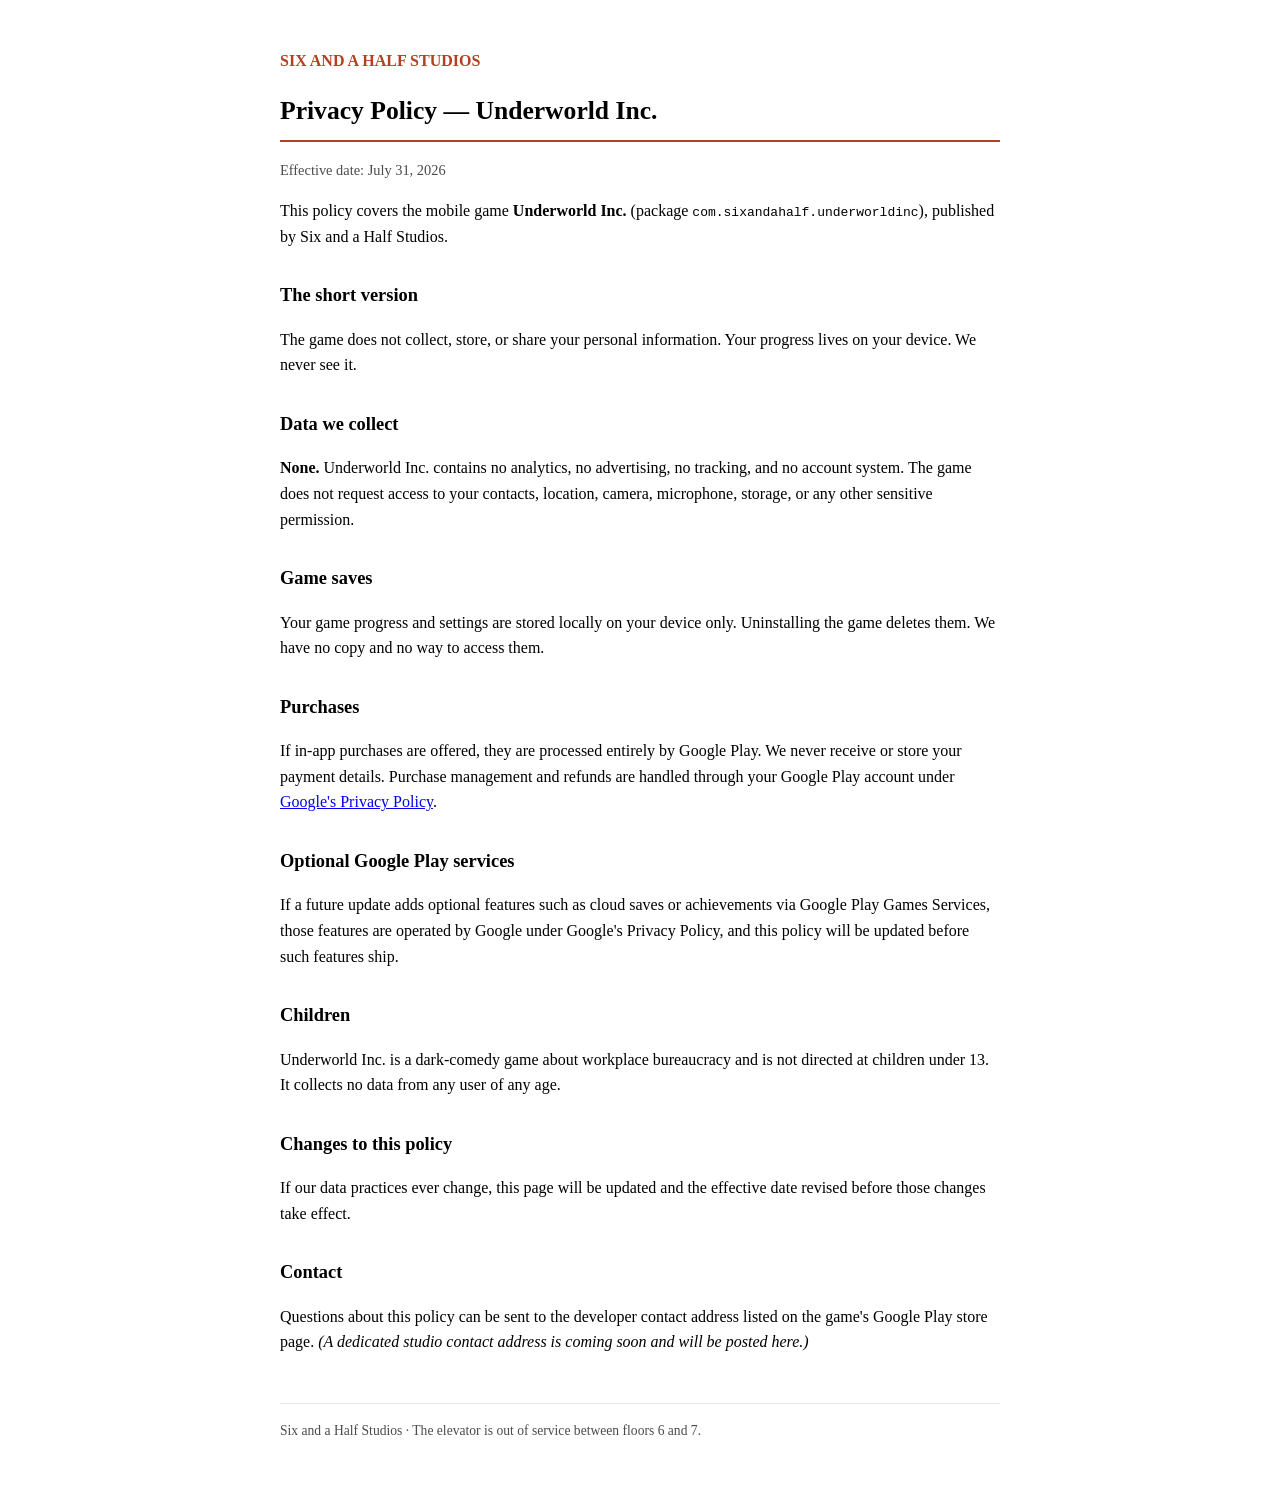
==== index.html @ dd6d1a8e "Legal pages for Six and a Half Studios" ====
<!DOCTYPE html>
<html lang="en">
<head>
<meta charset="utf-8">
<meta name="viewport" content="width=device-width, initial-scale=1">
<title>Privacy Policy — Underworld Inc. | Six and a Half Studios</title>
<style>
  :root { color-scheme: light dark; }
  body { font-family: Georgia, 'Times New Roman', serif; max-width: 720px; margin: 0 auto;
         padding: 2rem 1.25rem 4rem; line-height: 1.6; }
  h1 { font-size: 1.6rem; border-bottom: 2px solid #b3401f; padding-bottom: .5rem; }
  h2 { font-size: 1.15rem; margin-top: 2rem; }
  .studio { color: #b3401f; font-weight: bold; }
  .updated { opacity: .7; font-size: .9rem; }
  footer { margin-top: 3rem; opacity: .7; font-size: .85rem; border-top: 1px solid #8884; padding-top: 1rem; }
</style>
</head>
<body>
<p class="studio">SIX AND A HALF STUDIOS</p>
<h1>Privacy Policy — Underworld Inc.</h1>
<p class="updated">Effective date: July 31, 2026</p>

<p>This policy covers the mobile game <strong>Underworld Inc.</strong> (package
<code>com.sixandahalf.underworldinc</code>), published by Six and a Half Studios.</p>

<h2>The short version</h2>
<p>The game does not collect, store, or share your personal information. Your
progress lives on your device. We never see it.</p>

<h2>Data we collect</h2>
<p><strong>None.</strong> Underworld Inc. contains no analytics, no advertising,
no tracking, and no account system. The game does not request access to your
contacts, location, camera, microphone, storage, or any other sensitive
permission.</p>

<h2>Game saves</h2>
<p>Your game progress and settings are stored locally on your device only.
Uninstalling the game deletes them. We have no copy and no way to access them.</p>

<h2>Purchases</h2>
<p>If in-app purchases are offered, they are processed entirely by Google Play.
We never receive or store your payment details. Purchase management and refunds
are handled through your Google Play account under
<a href="https://policies.google.com/privacy">Google's Privacy Policy</a>.</p>

<h2>Optional Google Play services</h2>
<p>If a future update adds optional features such as cloud saves or achievements
via Google Play Games Services, those features are operated by Google under
Google's Privacy Policy, and this policy will be updated before such features
ship.</p>

<h2>Children</h2>
<p>Underworld Inc. is a dark-comedy game about workplace bureaucracy and is not
directed at children under 13. It collects no data from any user of any age.</p>

<h2>Changes to this policy</h2>
<p>If our data practices ever change, this page will be updated and the
effective date revised before those changes take effect.</p>

<h2>Contact</h2>
<p>Questions about this policy can be sent to the developer contact address
listed on the game's Google Play store page. <em>(A dedicated studio contact
address is coming soon and will be posted here.)</em></p>

<footer>
  Six and a Half Studios · The elevator is out of service between floors 6 and 7.
</footer>
</body>
</html>
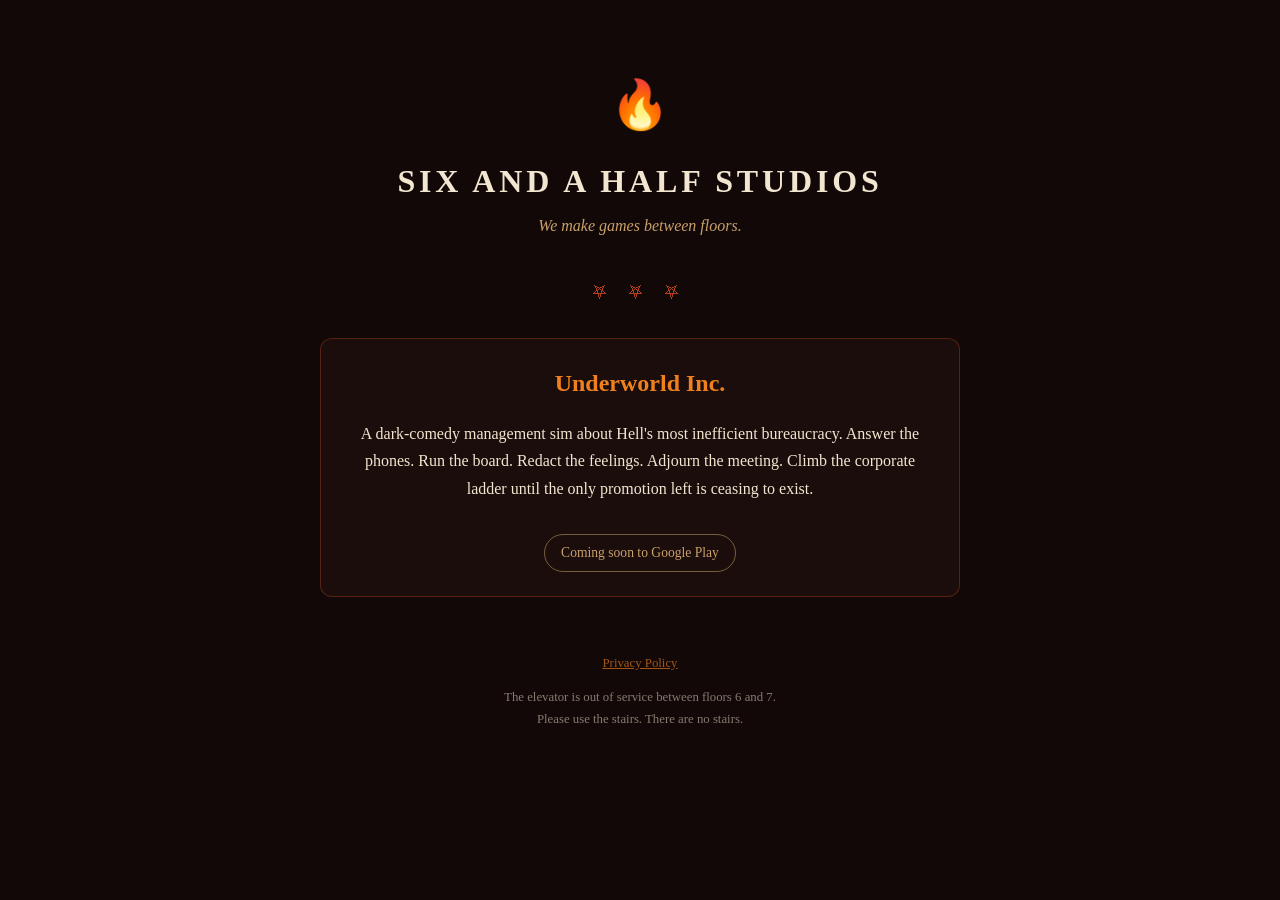
==== commit ebf27c31: "Studio landing page + custom domain; policy moves to /privacy/" ====
--- a/index.html
+++ b/index.html
@@ -3,67 +3,44 @@
 <head>
 <meta charset="utf-8">
 <meta name="viewport" content="width=device-width, initial-scale=1">
-<title>Privacy Policy — Underworld Inc. | Six and a Half Studios</title>
+<title>Six and a Half Studios</title>
+<meta name="description" content="Six and a Half Studios — makers of Underworld Inc., a dark-comedy management sim about Hell's most inefficient bureaucracy.">
 <style>
-  :root { color-scheme: light dark; }
-  body { font-family: Georgia, 'Times New Roman', serif; max-width: 720px; margin: 0 auto;
-         padding: 2rem 1.25rem 4rem; line-height: 1.6; }
-  h1 { font-size: 1.6rem; border-bottom: 2px solid #b3401f; padding-bottom: .5rem; }
-  h2 { font-size: 1.15rem; margin-top: 2rem; }
-  .studio { color: #b3401f; font-weight: bold; }
-  .updated { opacity: .7; font-size: .9rem; }
-  footer { margin-top: 3rem; opacity: .7; font-size: .85rem; border-top: 1px solid #8884; padding-top: 1rem; }
+  :root { color-scheme: dark; }
+  body { font-family: Georgia, 'Times New Roman', serif; background: #120808; color: #f2e6d0;
+         max-width: 640px; margin: 0 auto; padding: 4rem 1.5rem; line-height: 1.7; text-align: center; }
+  .flame { font-size: 3rem; }
+  h1 { font-size: 2rem; letter-spacing: .12em; margin: .5rem 0 0; }
+  .tag { color: #c9a06a; font-style: italic; margin-top: .25rem; }
+  .divider { color: #b3401f; margin: 2.5rem 0 2rem; letter-spacing: .5em; }
+  .game { border: 1px solid #b3401f66; border-radius: 12px; padding: 1.5rem; background: #1a0d0b; }
+  .game h2 { margin: 0 0 .5rem; color: #f0801e; }
+  .soon { display: inline-block; margin-top: 1rem; padding: .4rem 1rem; border: 1px solid #c9a06a88;
+          border-radius: 999px; font-size: .85rem; color: #c9a06a; }
+  a { color: #f0801e; }
+  footer { margin-top: 3.5rem; font-size: .8rem; opacity: .65; }
+  footer .egg { opacity: .8; }
 </style>
 </head>
 <body>
-<p class="studio">SIX AND A HALF STUDIOS</p>
-<h1>Privacy Policy — Underworld Inc.</h1>
-<p class="updated">Effective date: July 31, 2026</p>
+<div class="flame">🔥</div>
+<h1>SIX AND A HALF STUDIOS</h1>
+<p class="tag">We make games between floors.</p>
 
-<p>This policy covers the mobile game <strong>Underworld Inc.</strong> (package
-<code>com.sixandahalf.underworldinc</code>), published by Six and a Half Studios.</p>
+<p class="divider">⛧ ⛧ ⛧</p>
 
-<h2>The short version</h2>
-<p>The game does not collect, store, or share your personal information. Your
-progress lives on your device. We never see it.</p>
-
-<h2>Data we collect</h2>
-<p><strong>None.</strong> Underworld Inc. contains no analytics, no advertising,
-no tracking, and no account system. The game does not request access to your
-contacts, location, camera, microphone, storage, or any other sensitive
-permission.</p>
-
-<h2>Game saves</h2>
-<p>Your game progress and settings are stored locally on your device only.
-Uninstalling the game deletes them. We have no copy and no way to access them.</p>
-
-<h2>Purchases</h2>
-<p>If in-app purchases are offered, they are processed entirely by Google Play.
-We never receive or store your payment details. Purchase management and refunds
-are handled through your Google Play account under
-<a href="https://policies.google.com/privacy">Google's Privacy Policy</a>.</p>
-
-<h2>Optional Google Play services</h2>
-<p>If a future update adds optional features such as cloud saves or achievements
-via Google Play Games Services, those features are operated by Google under
-Google's Privacy Policy, and this policy will be updated before such features
-ship.</p>
-
-<h2>Children</h2>
-<p>Underworld Inc. is a dark-comedy game about workplace bureaucracy and is not
-directed at children under 13. It collects no data from any user of any age.</p>
-
-<h2>Changes to this policy</h2>
-<p>If our data practices ever change, this page will be updated and the
-effective date revised before those changes take effect.</p>
-
-<h2>Contact</h2>
-<p>Questions about this policy can be sent to the developer contact address
-listed on the game's Google Play store page. <em>(A dedicated studio contact
-address is coming soon and will be posted here.)</em></p>
+<div class="game">
+  <h2>Underworld Inc.</h2>
+  <p>A dark-comedy management sim about Hell's most inefficient bureaucracy.
+  Answer the phones. Run the board. Redact the feelings. Adjourn the meeting.
+  Climb the corporate ladder until the only promotion left is ceasing to exist.</p>
+  <span class="soon">Coming soon to Google Play</span>
+</div>
 
 <footer>
-  Six and a Half Studios · The elevator is out of service between floors 6 and 7.
+  <p><a href="/privacy/">Privacy Policy</a></p>
+  <p class="egg">The elevator is out of service between floors 6 and 7.<br>
+  Please use the stairs. There are no stairs.</p>
 </footer>
 </body>
 </html>
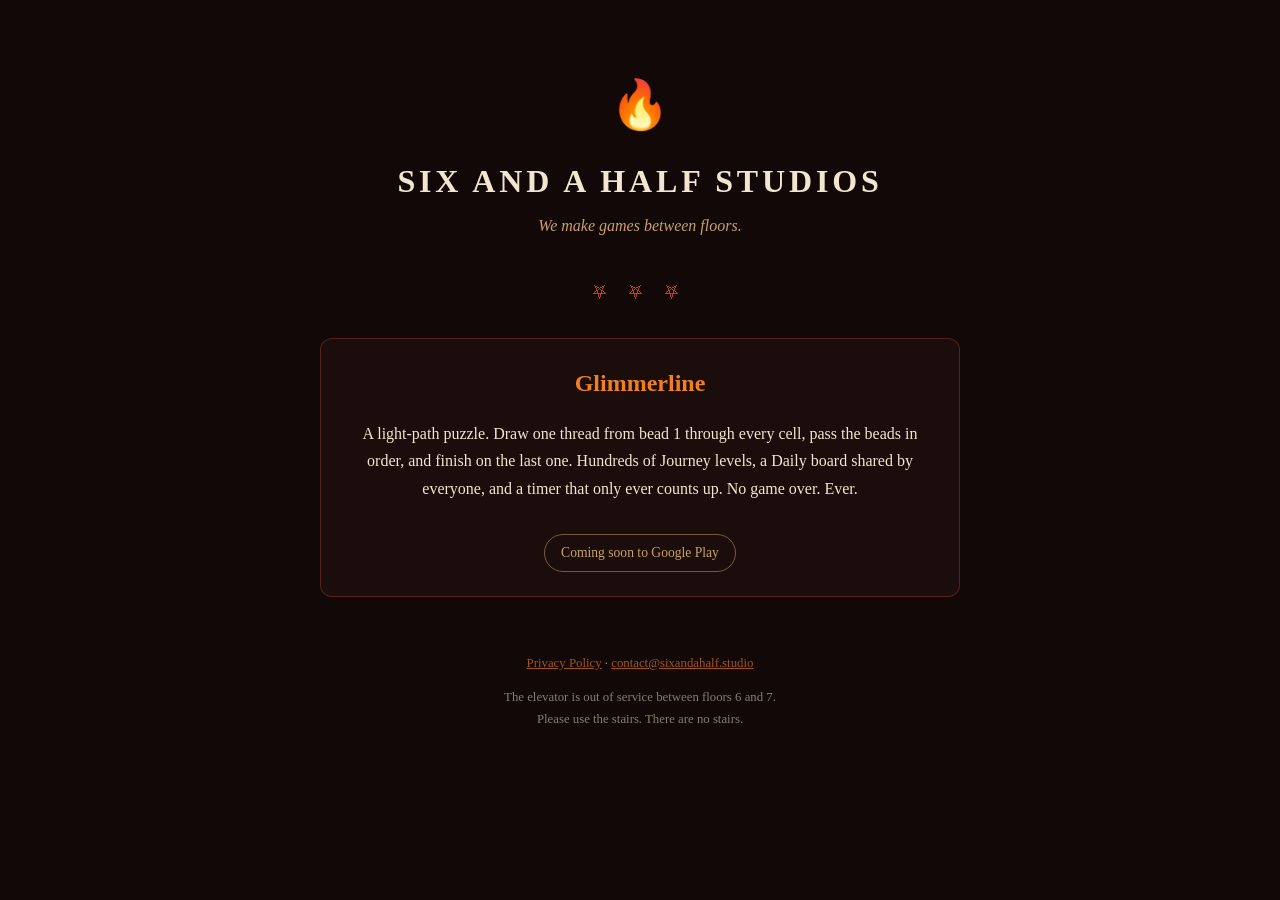
==== commit c1057f04: "Add Glimmerline, publish studio-wide privacy policy - Landing page: Glimmerline card, updated meta d" ====
--- a/index.html
+++ b/index.html
@@ -4,7 +4,7 @@
 <meta charset="utf-8">
 <meta name="viewport" content="width=device-width, initial-scale=1">
 <title>Six and a Half Studios</title>
-<meta name="description" content="Six and a Half Studios — makers of Underworld Inc., a dark-comedy management sim about Hell's most inefficient bureaucracy.">
+<meta name="description" content="Six and a Half Studios — an independent mobile game studio. Makers of Glimmerline, a light-path puzzle for Android.">
 <style>
   :root { color-scheme: dark; }
   body { font-family: Georgia, 'Times New Roman', serif; background: #120808; color: #f2e6d0;
@@ -30,15 +30,26 @@
 <p class="divider">⛧ ⛧ ⛧</p>
 
 <div class="game">
+  <h2>Glimmerline</h2>
+  <p>A light-path puzzle. Draw one thread from bead 1 through every cell,
+  pass the beads in order, and finish on the last one. Hundreds of Journey
+  levels, a Daily board shared by everyone, and a timer that only ever counts up.
+  No game over. Ever.</p>
+  <span class="soon">Coming soon to Google Play</span>
+</div>
+
+<!-- Unpublished until the name is registered.
+<div class="game">
   <h2>Underworld Inc.</h2>
   <p>A dark-comedy management sim about Hell's most inefficient bureaucracy.
   Answer the phones. Run the board. Redact the feelings. Adjourn the meeting.
   Climb the corporate ladder until the only promotion left is ceasing to exist.</p>
   <span class="soon">Coming soon to Google Play</span>
 </div>
+-->
 
 <footer>
-  <p><a href="/privacy/">Privacy Policy</a></p>
+  <p><a href="/privacy/">Privacy Policy</a> · <a href="mailto:contact@sixandahalf.studio">contact@sixandahalf.studio</a></p>
   <p class="egg">The elevator is out of service between floors 6 and 7.<br>
   Please use the stairs. There are no stairs.</p>
 </footer>
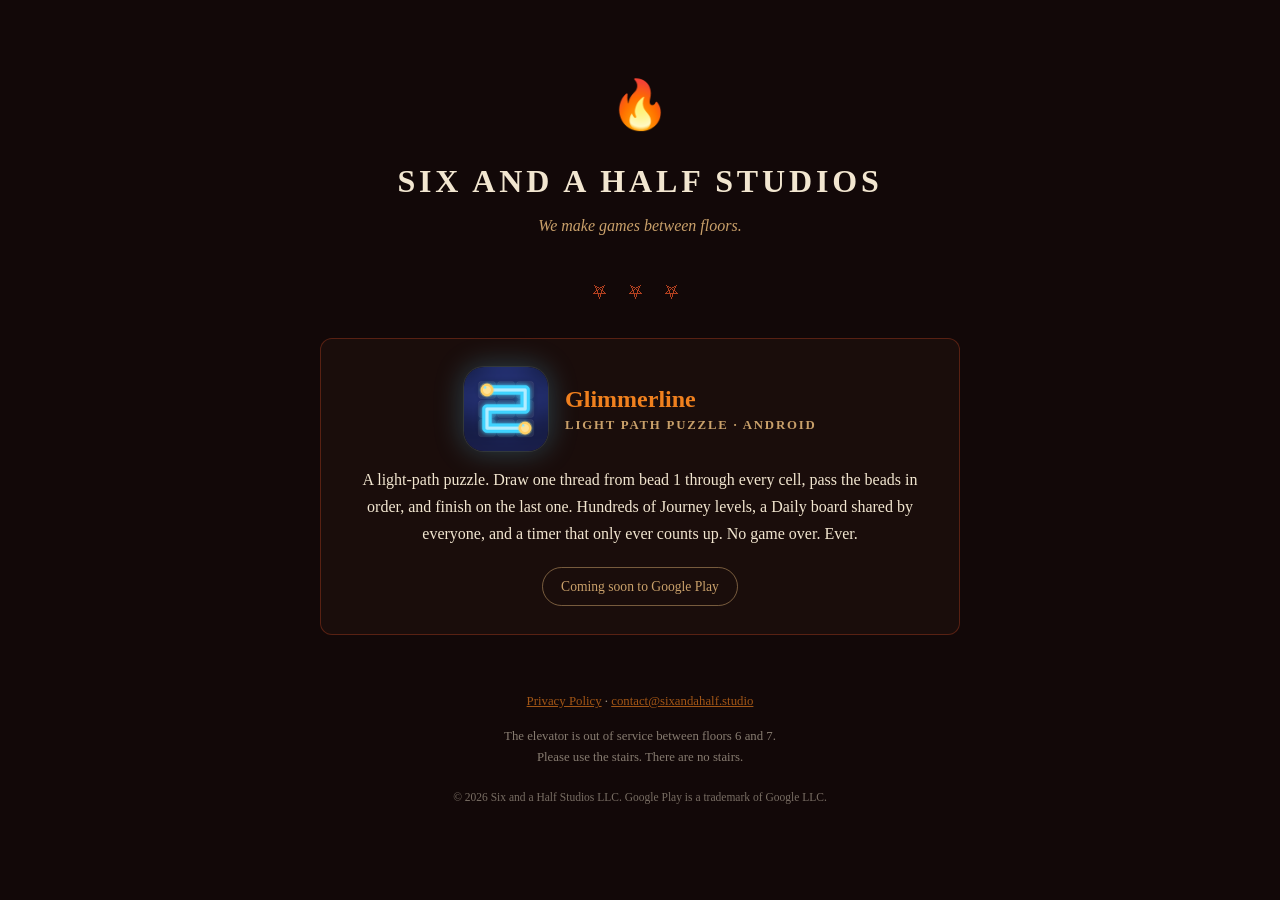
==== commit 5a99f2e8: "Landing page: Glimmerline icon and Google Play link Icon in the game card with a soft glow, a Play s" ====
--- a/index.html
+++ b/index.html
@@ -13,13 +13,31 @@
   h1 { font-size: 2rem; letter-spacing: .12em; margin: .5rem 0 0; }
   .tag { color: #c9a06a; font-style: italic; margin-top: .25rem; }
   .divider { color: #b3401f; margin: 2.5rem 0 2rem; letter-spacing: .5em; }
-  .game { border: 1px solid #b3401f66; border-radius: 12px; padding: 1.5rem; background: #1a0d0b; }
-  .game h2 { margin: 0 0 .5rem; color: #f0801e; }
-  .soon { display: inline-block; margin-top: 1rem; padding: .4rem 1rem; border: 1px solid #c9a06a88;
-          border-radius: 999px; font-size: .85rem; color: #c9a06a; }
+  .game { border: 1px solid #b3401f66; border-radius: 12px; padding: 1.75rem 1.5rem; background: #1a0d0b; }
+  .game + .game { margin-top: 1.5rem; }
+  .game h2 { margin: 0; color: #f0801e; }
+  .game-head { display: flex; align-items: center; justify-content: center; gap: 1.1rem; margin-bottom: .9rem; }
+  .game-head img { width: 84px; height: 84px; border-radius: 20px; flex: none;
+                   box-shadow: 0 0 0 1px #ffffff14, 0 0 28px 2px #5ad7ff40; }
+  .game-head h2 { text-align: left; line-height: 1.2; }
+  .game-head .kind { display: block; font-size: .8rem; letter-spacing: .14em; text-transform: uppercase;
+                     color: #c9a06a; margin-top: .3rem; }
+  .game p { margin: 0 0 1.2rem; }
+  .store { display: inline-block; padding: .45rem 1.15rem; border: 1px solid #c9a06a88; border-radius: 999px;
+           font-size: .85rem; color: #c9a06a; text-decoration: none; transition: background .15s, border-color .15s; }
+  .store:hover { background: #c9a06a1a; border-color: #c9a06a; }
+  .store .when-soon { display: none; }
+  .store[data-soon] { pointer-events: none; }
+  .store[data-soon] .when-soon { display: inline; }
+  .store[data-soon] .when-live { display: none; }
   a { color: #f0801e; }
   footer { margin-top: 3.5rem; font-size: .8rem; opacity: .65; }
   footer .egg { opacity: .8; }
+  footer .legal { font-size: .72rem; opacity: .7; margin-top: 1.2rem; }
+  @media (max-width: 420px) {
+    .game-head { flex-direction: column; gap: .8rem; }
+    .game-head h2 { text-align: center; }
+  }
 </style>
 </head>
 <body>
@@ -30,12 +48,18 @@
 <p class="divider">⛧ ⛧ ⛧</p>
 
 <div class="game">
-  <h2>Glimmerline</h2>
+  <div class="game-head">
+    <img src="assets/glimmerline-icon.png" alt="Glimmerline icon: a glowing thread winding between two beads" width="84" height="84">
+    <h2>Glimmerline<span class="kind">Light path puzzle · Android</span></h2>
+  </div>
   <p>A light-path puzzle. Draw one thread from bead 1 through every cell,
   pass the beads in order, and finish on the last one. Hundreds of Journey
   levels, a Daily board shared by everyone, and a timer that only ever counts up.
   No game over. Ever.</p>
-  <span class="soon">Coming soon to Google Play</span>
+  <!-- At launch: delete the data-soon attribute. -->
+  <a class="store" data-soon href="https://play.google.com/store/apps/details?id=com.sixandahalf.glimmerline">
+    <span class="when-soon">Coming soon to Google Play</span><span class="when-live">Get it on Google Play ↗</span>
+  </a>
 </div>
 
 <!-- Unpublished until the name is registered.
@@ -52,6 +76,7 @@
   <p><a href="/privacy/">Privacy Policy</a> · <a href="mailto:contact@sixandahalf.studio">contact@sixandahalf.studio</a></p>
   <p class="egg">The elevator is out of service between floors 6 and 7.<br>
   Please use the stairs. There are no stairs.</p>
+  <p class="legal">© 2026 Six and a Half Studios LLC. Google Play is a trademark of Google LLC.</p>
 </footer>
 </body>
 </html>
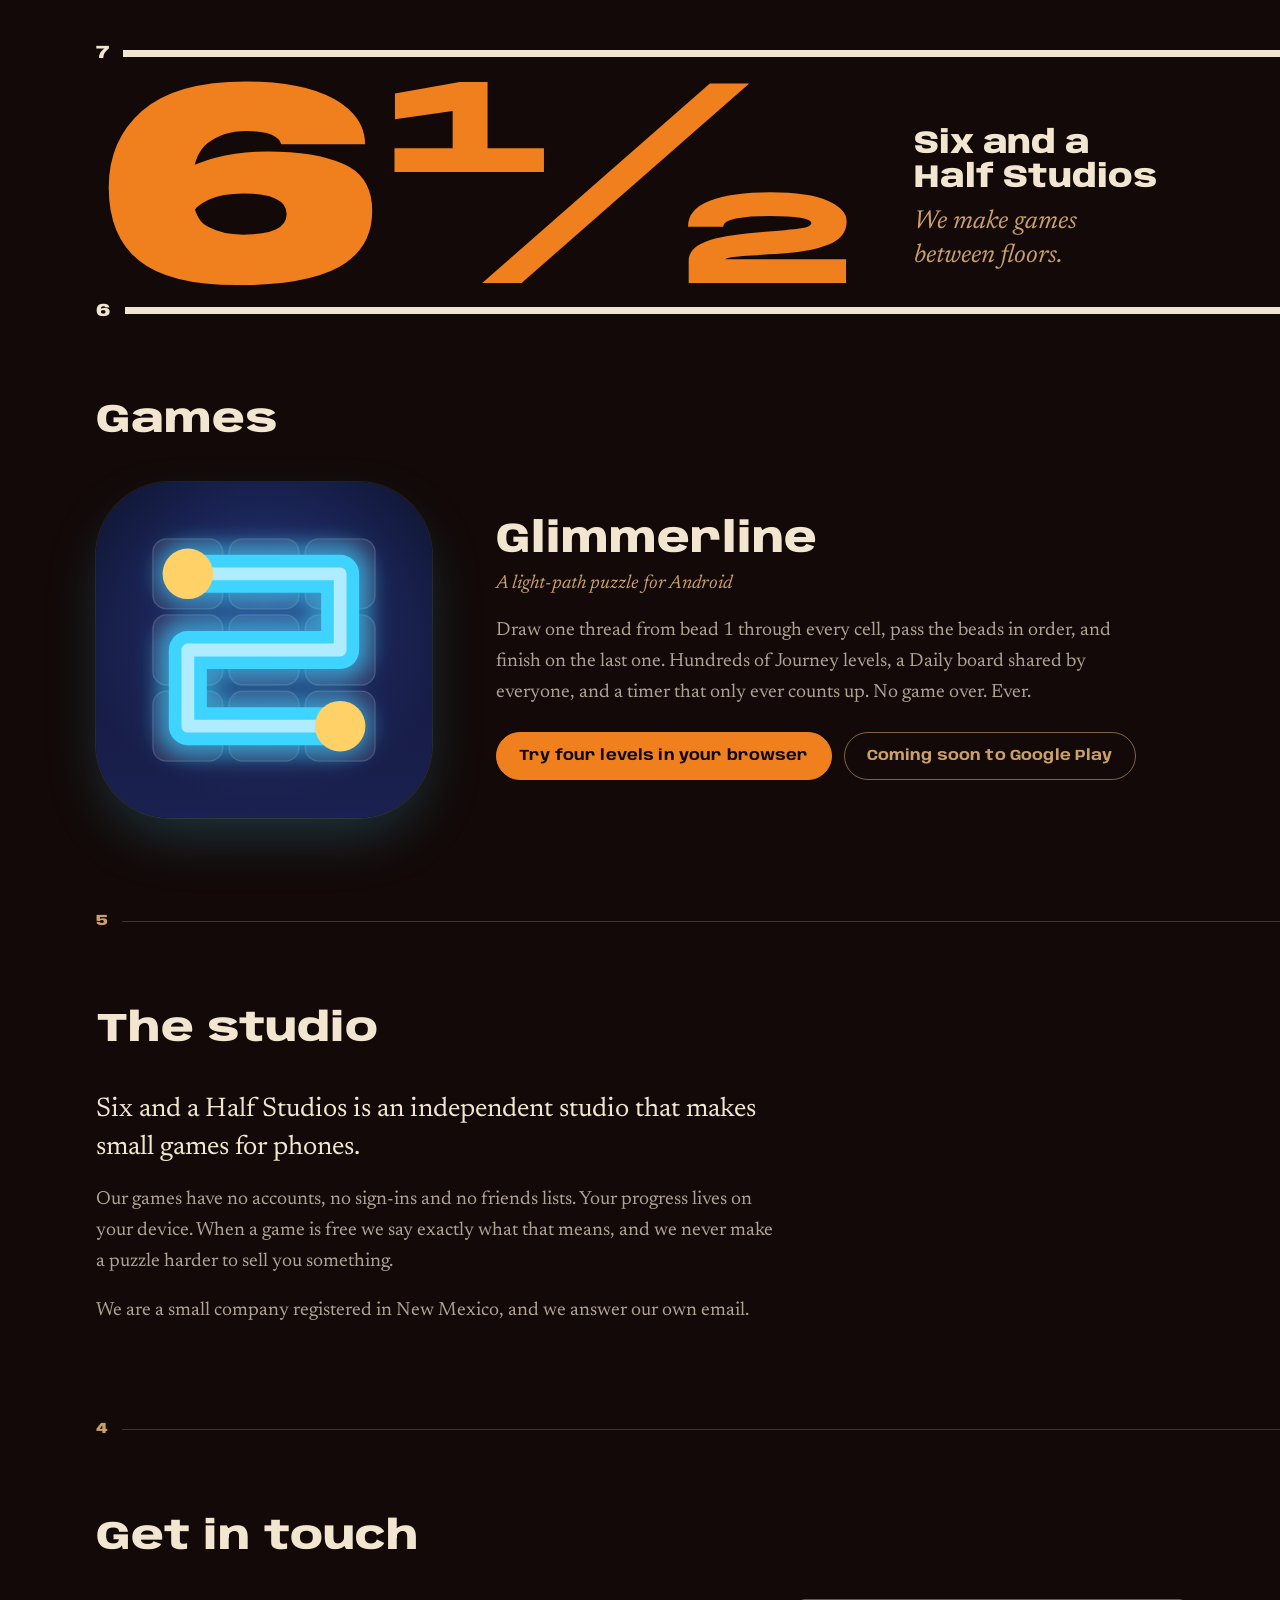
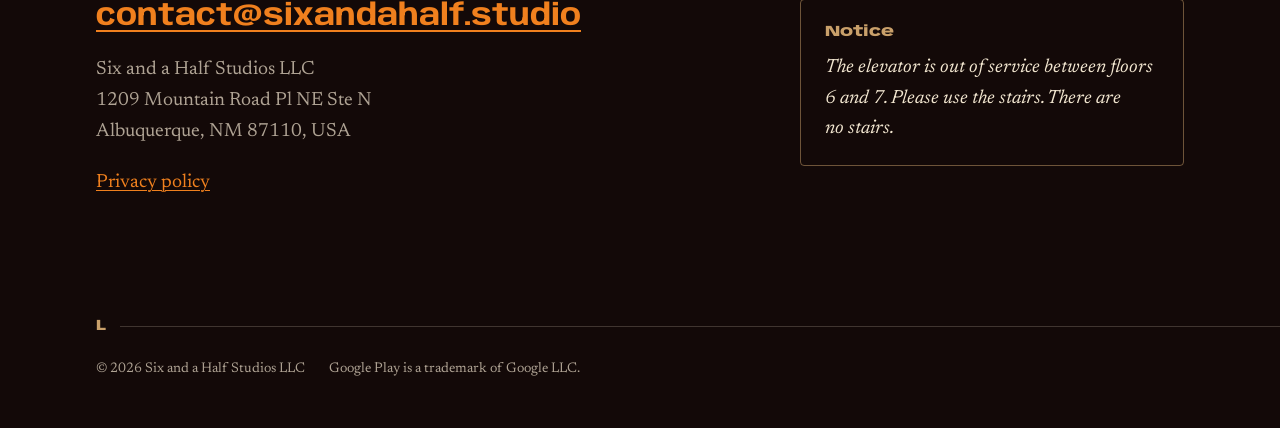
==== commit 6d8ea29d: "New studio home and a Glimmerline page with a playable board Home: the studio between floor lines 7 " ====
--- a/index.html
+++ b/index.html
@@ -4,79 +4,161 @@
 <meta charset="utf-8">
 <meta name="viewport" content="width=device-width, initial-scale=1">
 <title>Six and a Half Studios</title>
-<meta name="description" content="Six and a Half Studios — an independent mobile game studio. Makers of Glimmerline, a light-path puzzle for Android.">
-<style>
-  :root { color-scheme: dark; }
-  body { font-family: Georgia, 'Times New Roman', serif; background: #120808; color: #f2e6d0;
-         max-width: 640px; margin: 0 auto; padding: 4rem 1.5rem; line-height: 1.7; text-align: center; }
-  .flame { font-size: 3rem; }
-  h1 { font-size: 2rem; letter-spacing: .12em; margin: .5rem 0 0; }
-  .tag { color: #c9a06a; font-style: italic; margin-top: .25rem; }
-  .divider { color: #b3401f; margin: 2.5rem 0 2rem; letter-spacing: .5em; }
-  .game { border: 1px solid #b3401f66; border-radius: 12px; padding: 1.75rem 1.5rem; background: #1a0d0b; }
-  .game + .game { margin-top: 1.5rem; }
-  .game h2 { margin: 0; color: #f0801e; }
-  .game-head { display: flex; align-items: center; justify-content: center; gap: 1.1rem; margin-bottom: .9rem; }
-  .game-head img { width: 84px; height: 84px; border-radius: 20px; flex: none;
-                   box-shadow: 0 0 0 1px #ffffff14, 0 0 28px 2px #5ad7ff40; }
-  .game-head h2 { text-align: left; line-height: 1.2; }
-  .game-head .kind { display: block; font-size: .8rem; letter-spacing: .14em; text-transform: uppercase;
-                     color: #c9a06a; margin-top: .3rem; }
-  .game p { margin: 0 0 1.2rem; }
-  .store { display: inline-block; padding: .45rem 1.15rem; border: 1px solid #c9a06a88; border-radius: 999px;
-           font-size: .85rem; color: #c9a06a; text-decoration: none; transition: background .15s, border-color .15s; }
-  .store:hover { background: #c9a06a1a; border-color: #c9a06a; }
-  .store .when-soon { display: none; }
-  .store[data-soon] { pointer-events: none; }
-  .store[data-soon] .when-soon { display: inline; }
-  .store[data-soon] .when-live { display: none; }
-  a { color: #f0801e; }
-  footer { margin-top: 3.5rem; font-size: .8rem; opacity: .65; }
-  footer .egg { opacity: .8; }
-  footer .legal { font-size: .72rem; opacity: .7; margin-top: 1.2rem; }
-  @media (max-width: 420px) {
-    .game-head { flex-direction: column; gap: .8rem; }
-    .game-head h2 { text-align: center; }
+<meta name="description" content="Six and a Half Studios is an independent mobile game studio. Makers of Glimmerline, a calm light-path puzzle for Android.">
+<meta name="theme-color" content="#130908">
+<link rel="canonical" href="https://sixandahalf.studio/">
+<link rel="icon" href="/favicon.svg" type="image/svg+xml">
+<link rel="icon" href="/favicon.png" type="image/png" sizes="96x96">
+<link rel="apple-touch-icon" href="/apple-touch-icon.png">
+<meta property="og:type" content="website">
+<meta property="og:title" content="Six and a Half Studios">
+<meta property="og:description" content="We make games between floors. Makers of Glimmerline, a calm light-path puzzle for Android.">
+<meta property="og:url" content="https://sixandahalf.studio/">
+<meta property="og:image" content="https://sixandahalf.studio/assets/og.png">
+<meta property="og:image:width" content="1200">
+<meta property="og:image:height" content="630">
+<meta name="twitter:card" content="summary_large_image">
+<link rel="preload" href="/assets/fonts/anybody.woff2" as="font" type="font/woff2" crossorigin>
+<link rel="preload" href="/assets/fonts/newsreader.woff2" as="font" type="font/woff2" crossorigin>
+<link rel="stylesheet" href="/assets/studio.css">
+<script type="application/ld+json">
+{
+  "@context": "https://schema.org",
+  "@type": "Organization",
+  "name": "Six and a Half Studios",
+  "legalName": "Six and a Half Studios LLC",
+  "url": "https://sixandahalf.studio/",
+  "logo": "https://sixandahalf.studio/apple-touch-icon.png",
+  "email": "contact@sixandahalf.studio",
+  "address": {
+    "@type": "PostalAddress",
+    "streetAddress": "1209 Mountain Road Pl NE Ste N",
+    "addressLocality": "Albuquerque",
+    "addressRegion": "NM",
+    "postalCode": "87110",
+    "addressCountry": "US"
   }
-</style>
+}
+</script>
 </head>
 <body>
-<div class="flame">🔥</div>
-<h1>SIX AND A HALF STUDIOS</h1>
-<p class="tag">We make games between floors.</p>
 
-<p class="divider">⛧ ⛧ ⛧</p>
+<header class="shaft">
+  <div class="slab floor top" aria-hidden="true">7</div>
+  <div class="wrap between">
+    <p class="half" aria-hidden="true">6½</p>
+    <div class="who">
+      <h1>Six and a Half Studios</h1>
+      <p class="tag">We make games between floors.</p>
+    </div>
+  </div>
+  <div class="slab floor" aria-hidden="true">6</div>
+</header>
 
-<div class="game">
-  <div class="game-head">
-    <img src="assets/glimmerline-icon.png" alt="Glimmerline icon: a glowing thread winding between two beads" width="84" height="84">
-    <h2>Glimmerline<span class="kind">Light path puzzle · Android</span></h2>
-  </div>
-  <p>A light-path puzzle. Draw one thread from bead 1 through every cell,
-  pass the beads in order, and finish on the last one. Hundreds of Journey
-  levels, a Daily board shared by everyone, and a timer that only ever counts up.
-  No game over. Ever.</p>
-  <!-- At launch: delete the data-soon attribute. -->
-  <a class="store" data-soon href="https://play.google.com/store/apps/details?id=com.sixandahalf.glimmerline">
-    <span class="when-soon">Coming soon to Google Play</span><span class="when-live">Get it on Google Play ↗</span>
-  </a>
-</div>
+<main>
+  <section class="wrap level" aria-labelledby="games-h">
+    <h2 id="games-h">Games</h2>
+
+    <article class="game">
+      <a class="game-art" href="/glimmerline/" tabindex="-1" aria-hidden="true">
+        <svg xmlns="http://www.w3.org/2000/svg" viewBox="0 0 1024 1024">
+          <defs>
+            <linearGradient id="gl-bg" x1="0" y1="0" x2="0" y2="1"><stop offset="0" stop-color="#0E1430"/><stop offset="1" stop-color="#1B2150"/></linearGradient>
+            <radialGradient id="gl-glow" cx="0.5" cy="0.35" r="0.6"><stop offset="0" stop-color="#384CB3" stop-opacity="0.5"/><stop offset="1" stop-color="#384CB3" stop-opacity="0"/></radialGradient>
+            <filter id="gl-blur" filterUnits="userSpaceOnUse" x="0" y="0" width="1024" height="1024"><feGaussianBlur stdDeviation="30"/></filter>
+          </defs>
+          <rect width="1024" height="1024" fill="url(#gl-bg)"/>
+          <rect width="1024" height="1024" fill="url(#gl-glow)"/>
+          <g fill="#fff" fill-opacity="0.09" stroke="#fff" stroke-opacity="0.16" stroke-width="4">
+            <rect x="173.1" y="173.1" width="213.5" height="213.5" rx="41.8"/><rect x="405.2" y="173.1" width="213.5" height="213.5" rx="41.8"/><rect x="637.3" y="173.1" width="213.5" height="213.5" rx="41.8"/>
+            <rect x="173.1" y="405.2" width="213.5" height="213.5" rx="41.8"/><rect x="405.2" y="405.2" width="213.5" height="213.5" rx="41.8"/><rect x="637.3" y="405.2" width="213.5" height="213.5" rx="41.8"/>
+            <rect x="173.1" y="637.3" width="213.5" height="213.5" rx="41.8"/><rect x="405.2" y="637.3" width="213.5" height="213.5" rx="41.8"/><rect x="637.3" y="637.3" width="213.5" height="213.5" rx="41.8"/>
+          </g>
+          <g fill="none" stroke-linecap="round" stroke-linejoin="round">
+            <polyline points="279.9,279.9 744.1,279.9 744.1,512 279.9,512 279.9,744.1 744.1,744.1" stroke="#3FD3FF" stroke-opacity="0.6" stroke-width="186" filter="url(#gl-blur)"/>
+            <polyline points="279.9,279.9 744.1,279.9 744.1,512 279.9,512 279.9,744.1 744.1,744.1" stroke="#3FD3FF" stroke-width="116"/>
+            <polyline points="279.9,279.9 744.1,279.9 744.1,512 279.9,512 279.9,744.1 744.1,744.1" stroke="#EBFAFF" stroke-opacity="0.65" stroke-width="39"/>
+          </g>
+          <circle cx="279.9" cy="279.9" r="77" fill="#FFD166"/>
+          <circle cx="744.1" cy="744.1" r="77" fill="#FFD166"/>
+        </svg>
+      </a>
+      <div>
+        <h3><a href="/glimmerline/">Glimmerline</a></h3>
+        <p class="kind">A light-path puzzle for Android</p>
+        <p class="about">Draw one thread from bead 1 through every cell, pass the beads in order, and finish on the last one. Hundreds of Journey levels, a Daily board shared by everyone, and a timer that only ever counts up. No game over. Ever.</p>
+        <p class="actions">
+          <a class="btn" href="/glimmerline/">Try four levels in your browser</a>
+          <!-- At launch: delete the data-soon attribute (here and on both store links on the Glimmerline page). -->
+          <a class="btn quiet store" data-soon href="https://play.google.com/store/apps/details?id=com.sixandahalf.glimmerline">
+            <span class="when-soon">Coming soon to Google Play</span><span class="when-live">Get it on Google Play</span>
+          </a>
+        </p>
+      </div>
+    </article>
 
 <!-- Unpublished until the name is registered.
-<div class="game">
-  <h2>Underworld Inc.</h2>
-  <p>A dark-comedy management sim about Hell's most inefficient bureaucracy.
-  Answer the phones. Run the board. Redact the feelings. Adjourn the meeting.
-  Climb the corporate ladder until the only promotion left is ceasing to exist.</p>
-  <span class="soon">Coming soon to Google Play</span>
-</div>
+    <article class="game">
+      <div>
+        <h3>Underworld Inc.</h3>
+        <p class="kind">A dark-comedy management sim</p>
+        <p class="about">A dark-comedy management sim about Hell's most inefficient bureaucracy.
+        Answer the phones. Run the board. Redact the feelings. Adjourn the meeting.
+        Climb the corporate ladder until the only promotion left is ceasing to exist.</p>
+        <p class="actions"><span class="btn quiet store" data-soon><span class="when-soon">Coming soon to Google Play</span></span></p>
+      </div>
+    </article>
 -->
+  </section>
+
+  <div class="slab" aria-hidden="true">5</div>
+
+  <section class="wrap level" aria-labelledby="studio-h">
+    <h2 id="studio-h">The studio</h2>
+    <div class="prose">
+      <p>Six and a Half Studios is an independent studio that makes small games for phones.</p>
+      <p>Our games have no accounts, no sign-ins and no friends lists. Your progress lives on your device. When a game is free we say exactly what that means, and we never make a puzzle harder to sell you something.</p>
+      <p>We are a small company registered in New Mexico, and we answer our own email.</p>
+    </div>
+  </section>
+
+  <div class="slab" aria-hidden="true">4</div>
+
+  <section class="wrap level" aria-labelledby="contact-h">
+    <h2 id="contact-h">Get in touch</h2>
+    <div class="contact">
+      <div>
+        <p class="mail"><a href="mailto:contact@sixandahalf.studio">contact@sixandahalf.studio</a></p>
+        <address>
+          Six and a Half Studios LLC<br>
+          1209 Mountain Road Pl NE Ste N<br>
+          Albuquerque, NM 87110, USA
+        </address>
+        <p class="links"><a href="/privacy/">Privacy policy</a></p>
+      </div>
+      <aside class="notice" aria-labelledby="notice-h">
+        <h3 id="notice-h">Notice</h3>
+        <p>The elevator is out of service between floors 6 and 7. Please use the stairs. There are no stairs.</p>
+      </aside>
+    </div>
+  </section>
+</main>
 
 <footer>
-  <p><a href="/privacy/">Privacy Policy</a> · <a href="mailto:contact@sixandahalf.studio">contact@sixandahalf.studio</a></p>
-  <p class="egg">The elevator is out of service between floors 6 and 7.<br>
-  Please use the stairs. There are no stairs.</p>
-  <p class="legal">© 2026 Six and a Half Studios LLC. Google Play is a trademark of Google LLC.</p>
+  <div class="slab" aria-hidden="true">L</div>
+  <div class="wrap row">
+    <span>© 2026 Six and a Half Studios LLC</span>
+    <span>Google Play is a trademark of Google LLC.</span>
+  </div>
 </footer>
+
+<script>
+  // "Coming soon": a store link with data-soon is not a link yet.
+  for (const a of document.querySelectorAll("a[data-soon]")) {
+    a.removeAttribute("href");
+    a.setAttribute("aria-disabled", "true");
+    a.setAttribute("role", "link");
+  }
+</script>
 </body>
 </html>
--- a/assets/studio.css
+++ b/assets/studio.css
@@ -0,0 +1,207 @@
+/* Six and a Half Studios — sixandahalf.studio
+   The studio lives between floors 6 and 7. The page is the lift shaft: floor lines
+   with their numbers, and the studio wedged between two of them. */
+
+@font-face {
+  font-family: "Anybody";
+  src: url("/assets/fonts/anybody.woff2") format("woff2");
+  font-weight: 100 900;
+  font-stretch: 50% 150%;
+  font-display: swap;
+}
+@font-face {
+  font-family: "Newsreader";
+  src: url("/assets/fonts/newsreader.woff2") format("woff2");
+  font-weight: 200 800;
+  font-style: normal;
+  font-display: swap;
+}
+@font-face {
+  font-family: "Newsreader";
+  src: url("/assets/fonts/newsreader-italic.woff2") format("woff2");
+  font-weight: 200 800;
+  font-style: italic;
+  font-display: swap;
+}
+
+:root {
+  color-scheme: dark;
+  --shaft: #130908;
+  --paper: #f2e6d0;
+  --brass: #c9a06a;
+  --ember: #f0801e;
+  --rust: #b3401f;
+  --rule: rgb(242 230 208 / 0.2);
+  --dim: rgb(242 230 208 / 0.7);
+  --gutter: clamp(1.125rem, 4.5vw, 2.5rem);
+  --display: "Anybody", "Arial Black", Impact, sans-serif;
+  --text: "Newsreader", Georgia, "Times New Roman", serif;
+}
+
+*, *::before, *::after { box-sizing: border-box; }
+html { -webkit-text-size-adjust: 100%; text-size-adjust: 100%; }
+
+body {
+  margin: 0;
+  min-height: 100svh;
+  font: 400 1.1875rem/1.62 var(--text);
+  color: var(--paper);
+  background: var(--shaft);
+  overflow-x: clip;
+}
+
+h1, h2, h3 { margin: 0; font-family: var(--display); color: var(--paper); text-wrap: balance; }
+p { margin: 0; text-wrap: pretty; }
+a { color: var(--ember); text-decoration-thickness: 0.07em; text-underline-offset: 0.18em; }
+a:hover { text-decoration-thickness: 0.14em; }
+:focus-visible { outline: 3px solid var(--ember); outline-offset: 3px; border-radius: 0.375rem; }
+
+.wrap { width: min(100% - 2 * var(--gutter), 68rem); margin-inline: auto; }
+
+/* ---- Floor lines ---- */
+
+.slab {
+  display: flex; align-items: center; gap: 0.875rem;
+  padding-left: max(var(--gutter), (100% - 68rem) / 2);
+  font: 800 0.9375rem/1 var(--display); font-stretch: 125%;
+  color: var(--brass); font-variant-numeric: lining-nums;
+}
+.slab::after { content: ""; flex: 1; height: 1px; background: var(--rule); }
+.slab.floor { font-size: 1.125rem; color: var(--paper); }
+.slab.floor::after { height: 0.4375rem; background: var(--paper); }
+
+/* ---- Between floors ---- */
+
+.shaft { padding-top: clamp(1.25rem, 4vw, 2.75rem); }
+.between {
+  --half: clamp(7.5rem, 34vw, 18.5rem);
+  display: grid; align-items: end; gap: 1.5rem clamp(2rem, 5vw, 4rem);
+  padding-block: calc(var(--half) * 0.1) max(1.125rem, calc(var(--half) * 0.07));
+}
+.half {
+  margin: 0; font-family: var(--display); font-size: var(--half); line-height: 0.74;
+  font-variation-settings: "wdth" 150, "wght" 900; letter-spacing: -0.035em;
+  color: var(--ember); white-space: nowrap; transform-origin: 0 100%;
+  font-variant-numeric: lining-nums; margin-bottom: calc(var(--half) * -0.05);
+}
+.who h1 { font-size: clamp(1.5rem, 1.2rem + 1.4vw, 2rem); font-weight: 800; font-stretch: 110%; line-height: 1.06; letter-spacing: -0.005em; }
+.who .tag { margin-top: 0.625rem; font-style: italic; font-size: clamp(1.25rem, 1.05rem + 0.8vw, 1.625rem); line-height: 1.3; color: var(--brass); }
+@media (min-width: 75rem) {
+  .between { grid-template-columns: auto minmax(0, 1fr); padding-bottom: calc(var(--half) * 0.02); }
+  .who { padding-bottom: calc(var(--half) * 0.075); }
+}
+
+/* The one moment of motion: floor 7 comes down and presses the number flat. */
+@keyframes press {
+  from { font-variation-settings: "wdth" 58, "wght" 900; transform: scaleY(1.4); }
+  to { font-variation-settings: "wdth" 150, "wght" 900; transform: none; }
+}
+@keyframes lower {
+  from { transform: translateY(calc(var(--half) * -0.3)); }
+  to { transform: none; }
+}
+@media (prefers-reduced-motion: no-preference) {
+  .between .half { animation: press 0.95s cubic-bezier(0.3, 1.25, 0.4, 1) 0.35s both; }
+  .shaft .slab.top { --half: clamp(7.5rem, 34vw, 18.5rem); animation: lower 0.95s cubic-bezier(0.3, 1.25, 0.4, 1) 0.35s both; }
+}
+
+/* ---- Levels ---- */
+
+.level { padding-block: clamp(2.75rem, 7vw, 5rem) clamp(3.25rem, 8vw, 6rem); }
+.level > h2 { font-size: clamp(1.75rem, 1.3rem + 1.9vw, 2.5rem); font-weight: 800; font-stretch: 118%; line-height: 1.05; }
+.level > h2 + * { margin-top: clamp(1.5rem, 3.5vw, 2.5rem); }
+
+.game { display: grid; gap: 1.5rem clamp(2rem, 5vw, 4rem); align-items: center; }
+.game-art { display: block; width: min(72%, 21rem); border-radius: 22%; overflow: hidden;
+  box-shadow: 0 0 0 1px rgb(255 255 255 / 0.08), 0 1.5rem 4rem -1rem rgb(63 211 255 / 0.28); }
+.game-art svg { display: block; width: 100%; height: auto; }
+.game h3 { font-size: clamp(1.75rem, 1.3rem + 2vw, 2.625rem); font-weight: 800; font-stretch: 112%; line-height: 1.05; }
+.game h3 a { color: inherit; text-decoration: none; }
+.game h3 a:hover { text-decoration: underline; text-decoration-color: var(--ember); }
+.game .kind { margin-top: 0.375rem; font-style: italic; color: var(--brass); }
+.game .about { margin-top: 1rem; max-width: 34em; color: var(--dim); }
+.actions { display: flex; flex-wrap: wrap; gap: 0.75rem; margin-top: 1.5rem; }
+@media (min-width: 48rem) {
+  .game { grid-template-columns: minmax(0, 21rem) minmax(0, 1fr); }
+  .game-art { width: 100%; }
+}
+
+.btn {
+  display: inline-flex; align-items: center; justify-content: center; min-height: 3rem;
+  padding: 0.5rem 1.375rem; border-radius: 999px; text-decoration: none;
+  font: 700 0.9375rem/1.2 var(--display); font-stretch: 108%; letter-spacing: 0.01em;
+  color: var(--shaft); background: var(--ember); border: 1px solid var(--ember);
+  transition: background 0.15s ease, border-color 0.15s ease;
+}
+.btn:hover { background: #ff9a45; border-color: #ff9a45; }
+.btn.quiet { color: var(--paper); background: transparent; border-color: rgb(201 160 106 / 0.6); }
+.btn.quiet:hover { background: rgb(201 160 106 / 0.12); border-color: var(--brass); }
+/* Once a game is live its store button leads and the browser demo steps back. */
+.btn.store:not([data-soon]) { color: var(--shaft); background: var(--ember); border-color: var(--ember); }
+.btn.store:not([data-soon]):hover { background: #ff9a45; border-color: #ff9a45; }
+.actions:has(.store:not([data-soon])) .btn:not(.store) { color: var(--paper); background: transparent; border-color: rgb(201 160 106 / 0.6); }
+.actions:has(.store:not([data-soon])) .btn:not(.store):hover { background: rgb(201 160 106 / 0.12); border-color: var(--brass); }
+.store .when-soon { display: none; }
+.store[data-soon] { pointer-events: none; color: var(--brass); }
+.store[data-soon] .when-soon { display: inline; }
+.store[data-soon] .when-live { display: none; }
+
+.prose { display: grid; gap: 1.125rem; max-width: 36em; }
+.prose p { color: var(--dim); }
+.prose p:first-child { font-size: clamp(1.3125rem, 1.1rem + 0.9vw, 1.6875rem); line-height: 1.42; color: var(--paper); }
+
+.contact { display: grid; gap: 2rem clamp(2rem, 6vw, 5rem); }
+.contact .mail { font: 700 clamp(1.125rem, 0.7rem + 2.2vw, 1.875rem)/1.2 var(--display); font-stretch: 105%; overflow-wrap: anywhere; }
+.contact address { margin-top: 1.25rem; font-style: normal; color: var(--dim); }
+.contact .links { margin-top: 1.25rem; }
+.notice { align-self: start; padding: 1.25rem 1.5rem; border: 1px solid rgb(201 160 106 / 0.5); border-radius: 0.25rem; max-width: 24rem; }
+.notice h3 { font-size: 0.9375rem; font-weight: 800; font-stretch: 125%; color: var(--brass); }
+.notice p { margin-top: 0.5rem; font-style: italic; }
+@media (min-width: 48rem) { .contact { grid-template-columns: minmax(0, 1fr) auto; } }
+
+footer { padding-block: 1.5rem 3rem; font-size: 0.875rem; color: var(--dim); }
+footer .row { display: flex; flex-wrap: wrap; gap: 0.375rem 1.5rem; margin-top: 1.5rem; }
+
+/* ---- Long documents (the privacy policy) ---- */
+
+.doc-top { display: flex; align-items: baseline; justify-content: space-between; gap: 1rem; padding-block: 1.25rem; }
+.doc-top a { text-decoration: none; }
+.mark { font: 800 1.0625rem/1 var(--display); font-stretch: 112%; color: var(--paper); }
+.mark b { font-variation-settings: "wdth" 150, "wght" 900; color: var(--ember); margin-right: 0.5rem; }
+.mark { white-space: nowrap; }
+.doc-top .back { font-size: 0.9375rem; font-style: italic; color: var(--dim); white-space: nowrap; }
+@media (max-width: 30rem) { .doc-top .back { display: none; } }
+.doc-top .back:hover { color: var(--paper); }
+
+.doc { width: min(100% - 2 * var(--gutter), 44rem); margin-inline: auto; padding-block: clamp(1.5rem, 5vw, 3.5rem) 4rem; }
+.doc h1 { font-size: clamp(2.125rem, 1.4rem + 3.2vw, 3.5rem); font-weight: 800; font-stretch: 118%; line-height: 1.02; }
+.doc .updated { margin-top: 0.875rem; font-style: italic; color: var(--dim); }
+.doc h2 { margin-top: 2.75rem; font-size: 1.375rem; font-weight: 800; font-stretch: 110%; line-height: 1.2; }
+.doc h3 { margin-top: 1.5rem; font-size: 1.0625rem; font-weight: 700; font-stretch: 106%; }
+.doc p, .doc ul { margin-top: 0.875rem; }
+.doc ul { padding-left: 1.25rem; }
+.doc li + li { margin-top: 0.375rem; }
+.doc .box { margin-top: 2rem; padding: 1.125rem 1.25rem; border-left: 3px solid var(--ember); background: rgb(242 230 208 / 0.06); border-radius: 0 0.375rem 0.375rem 0; }
+.doc .scroll { margin-top: 1rem; overflow-x: auto; }
+.doc table { border-collapse: collapse; width: 100%; font-size: 0.9375rem; line-height: 1.45; }
+.doc th, .doc td { border: 1px solid var(--rule); padding: 0.5rem 0.625rem; text-align: left; vertical-align: top; }
+.doc th { font: 700 0.875rem/1.3 var(--display); font-stretch: 106%; }
+.doc code { font-size: 0.88em; overflow-wrap: anywhere; }
+.doc-foot { margin-top: 3.5rem; padding-top: 1.25rem; border-top: 1px solid var(--rule); font-size: 0.9375rem; font-style: italic; color: var(--dim); }
+
+/* A long legal text reads better on paper for people whose devices prefer light. */
+@media (prefers-color-scheme: light) {
+  :root.paper {
+    color-scheme: light;
+    --shaft: #f7f0e3; --paper: #241311; --brass: #8a5a1c; --ember: #b3401f;
+    --rule: rgb(36 19 17 / 0.22); --dim: rgb(36 19 17 / 0.74);
+  }
+  :root.paper .doc .box { background: rgb(36 19 17 / 0.05); }
+}
+
+/* ---- The floor that is not there (404) ---- */
+
+.lost { padding-block: clamp(2.5rem, 8vw, 5rem); }
+.lost h1 { font-size: clamp(2rem, 1.3rem + 3.4vw, 3.75rem); font-weight: 800; font-stretch: 118%; line-height: 1.02; max-width: 14em; }
+.lost p { margin-top: 1.125rem; max-width: 32em; color: var(--dim); }
+.lost .actions { margin-top: 2rem; }
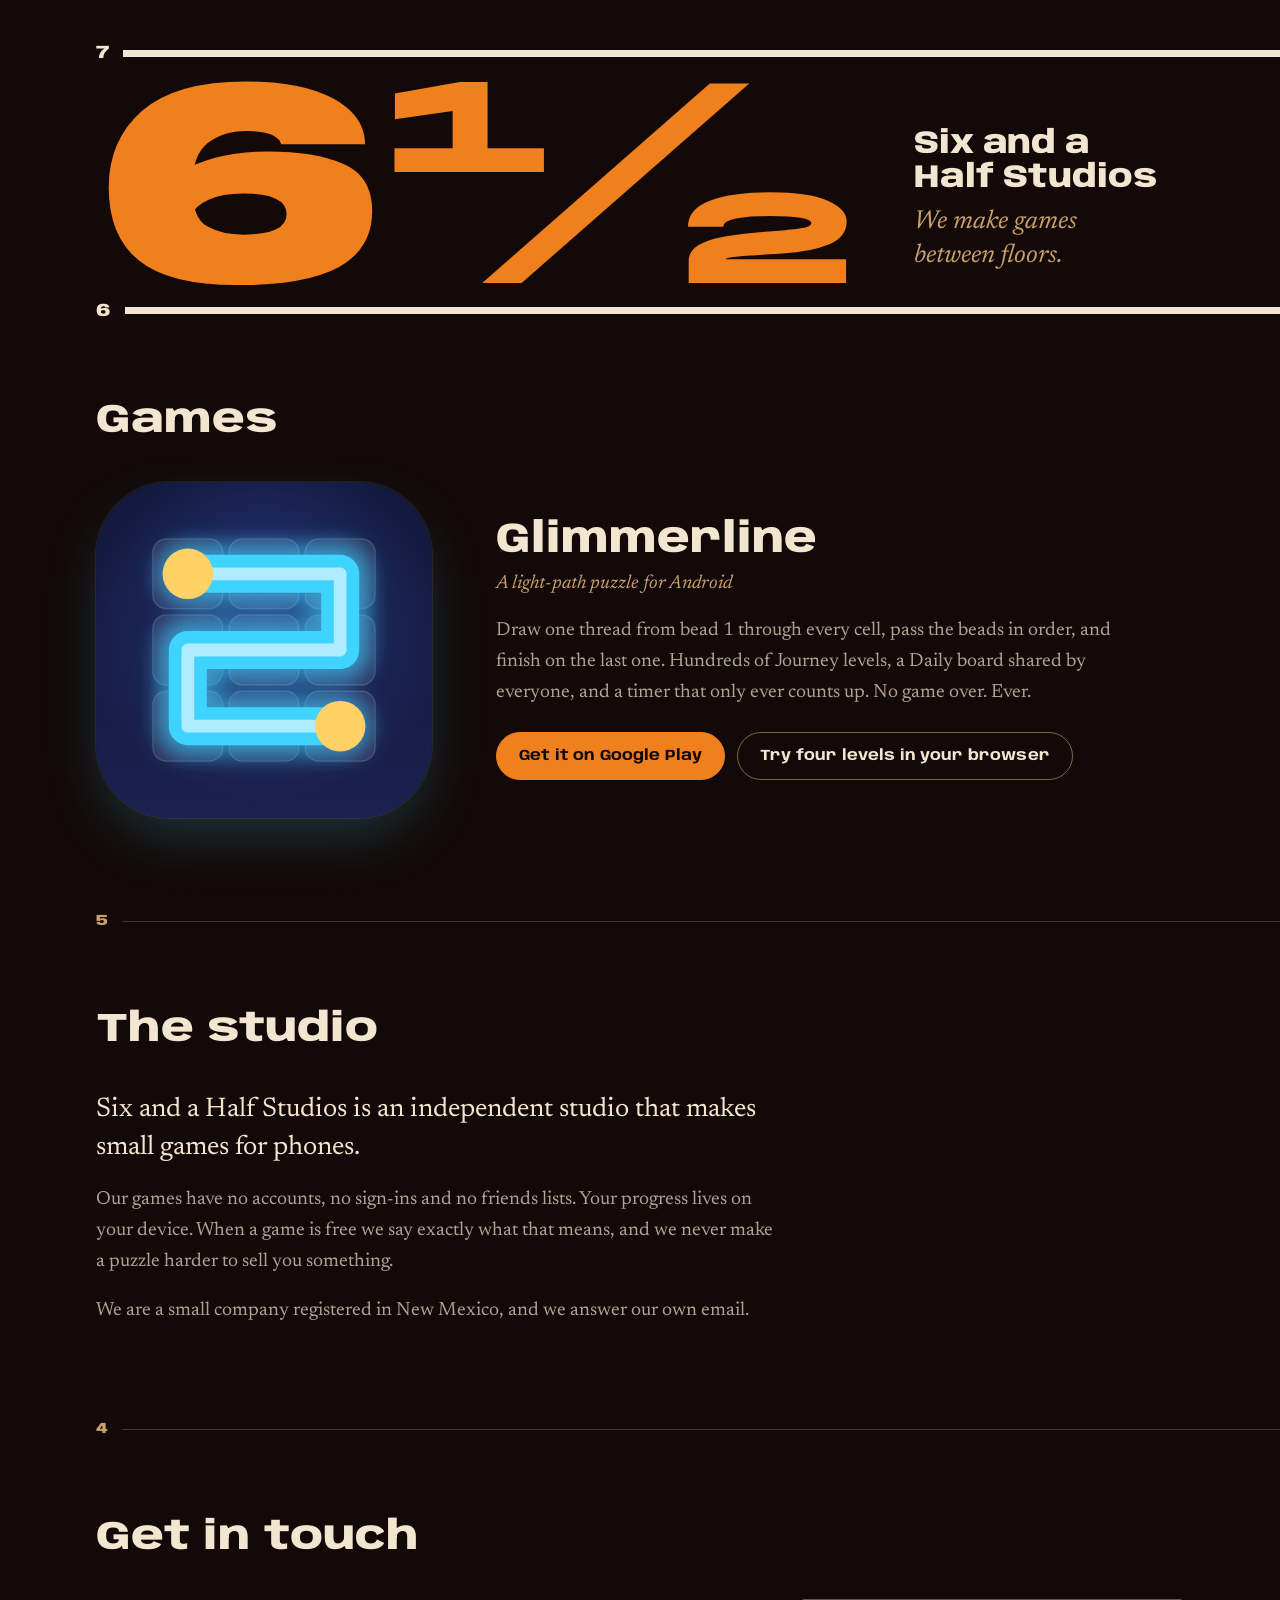
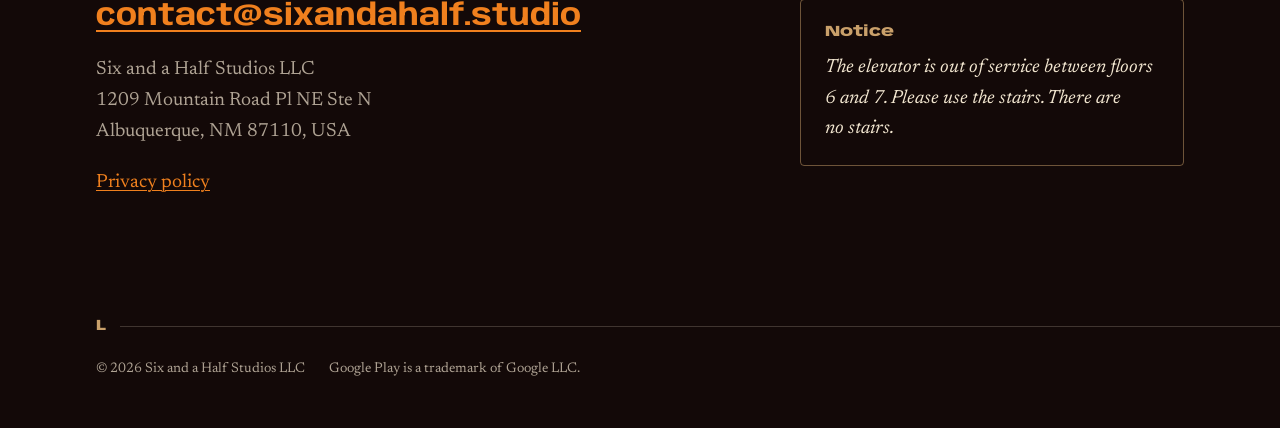
==== commit 8abc853a: "Glimmerline is live on Google Play: the store buttons link to the listing The three store buttons (o" ====
--- a/index.html
+++ b/index.html
@@ -88,11 +88,8 @@
         <p class="kind">A light-path puzzle for Android</p>
         <p class="about">Draw one thread from bead 1 through every cell, pass the beads in order, and finish on the last one. Hundreds of Journey levels, a Daily board shared by everyone, and a timer that only ever counts up. No game over. Ever.</p>
         <p class="actions">
-          <a class="btn" href="/glimmerline/">Try four levels in your browser</a>
-          <!-- At launch: delete the data-soon attribute (here and on both store links on the Glimmerline page). -->
-          <a class="btn quiet store" data-soon href="https://play.google.com/store/apps/details?id=com.sixandahalf.glimmerline">
-            <span class="when-soon">Coming soon to Google Play</span><span class="when-live">Get it on Google Play</span>
-          </a>
+          <a class="btn" href="https://play.google.com/store/apps/details?id=com.sixandahalf.glimmerline">Get it on Google Play</a>
+          <a class="btn quiet" href="/glimmerline/">Try four levels in your browser</a>
         </p>
       </div>
     </article>
@@ -105,7 +102,7 @@
         <p class="about">A dark-comedy management sim about Hell's most inefficient bureaucracy.
         Answer the phones. Run the board. Redact the feelings. Adjourn the meeting.
         Climb the corporate ladder until the only promotion left is ceasing to exist.</p>
-        <p class="actions"><span class="btn quiet store" data-soon><span class="when-soon">Coming soon to Google Play</span></span></p>
+        <p class="actions"><span class="btn quiet soon">Coming soon to Google Play</span></p>
       </div>
     </article>
 -->
@@ -152,13 +149,5 @@
   </div>
 </footer>
 
-<script>
-  // "Coming soon": a store link with data-soon is not a link yet.
-  for (const a of document.querySelectorAll("a[data-soon]")) {
-    a.removeAttribute("href");
-    a.setAttribute("aria-disabled", "true");
-    a.setAttribute("role", "link");
-  }
-</script>
 </body>
 </html>
--- a/assets/studio.css
+++ b/assets/studio.css
@@ -136,15 +136,7 @@
 .btn:hover { background: #ff9a45; border-color: #ff9a45; }
 .btn.quiet { color: var(--paper); background: transparent; border-color: rgb(201 160 106 / 0.6); }
 .btn.quiet:hover { background: rgb(201 160 106 / 0.12); border-color: var(--brass); }
-/* Once a game is live its store button leads and the browser demo steps back. */
-.btn.store:not([data-soon]) { color: var(--shaft); background: var(--ember); border-color: var(--ember); }
-.btn.store:not([data-soon]):hover { background: #ff9a45; border-color: #ff9a45; }
-.actions:has(.store:not([data-soon])) .btn:not(.store) { color: var(--paper); background: transparent; border-color: rgb(201 160 106 / 0.6); }
-.actions:has(.store:not([data-soon])) .btn:not(.store):hover { background: rgb(201 160 106 / 0.12); border-color: var(--brass); }
-.store .when-soon { display: none; }
-.store[data-soon] { pointer-events: none; color: var(--brass); }
-.store[data-soon] .when-soon { display: inline; }
-.store[data-soon] .when-live { display: none; }
+.btn.soon { pointer-events: none; color: var(--brass); }
 
 .prose { display: grid; gap: 1.125rem; max-width: 36em; }
 .prose p { color: var(--dim); }
